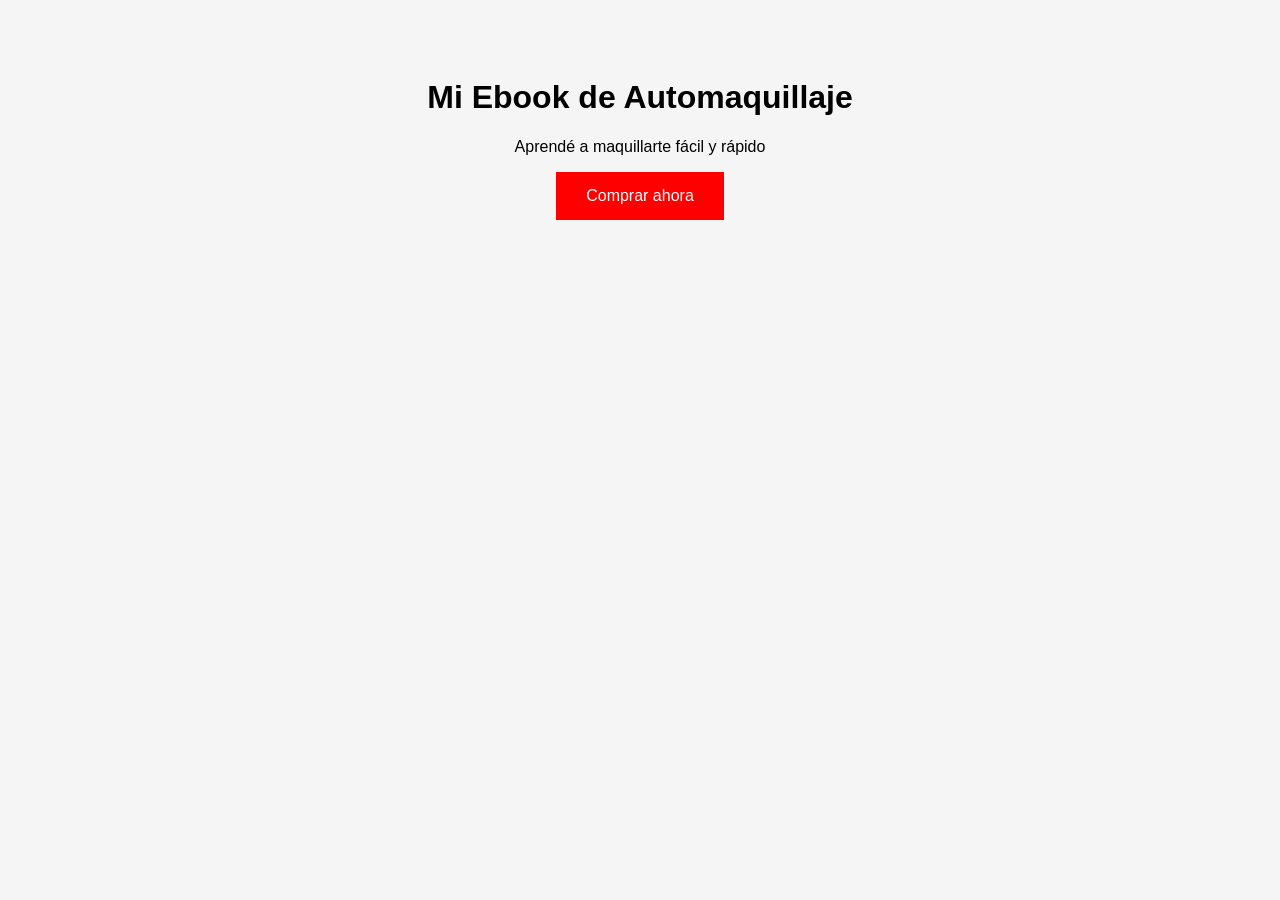
==== Mi web/index.html @ ae05ae6b "Add files via upload" ====
<!DOCTYPE html>
<html lang="es">
<head>
  <meta charset="UTF-8">
  <title>Mi landing</title>
  <link rel="stylesheet" href="style.css">
</head>
<body>

  <h1>Mi Ebook de Automaquillaje</h1>
  <p>Aprendé a maquillarte fácil y rápido</p>

  <a href="https://hotmart.com" target="_blank">
    <button>Comprar ahora</button>
  </a>

</body>
</html>
---- Mi web/style.css ----
body {
  font-family: Arial;
  text-align: center;
  background: #f5f5f5;
  padding: 50px;
}

h1 {
  color: #000;
}

button {
  background: red;
  color: white;
  border: none;
  padding: 15px 30px;
  font-size: 16px;
  cursor: pointer;
}
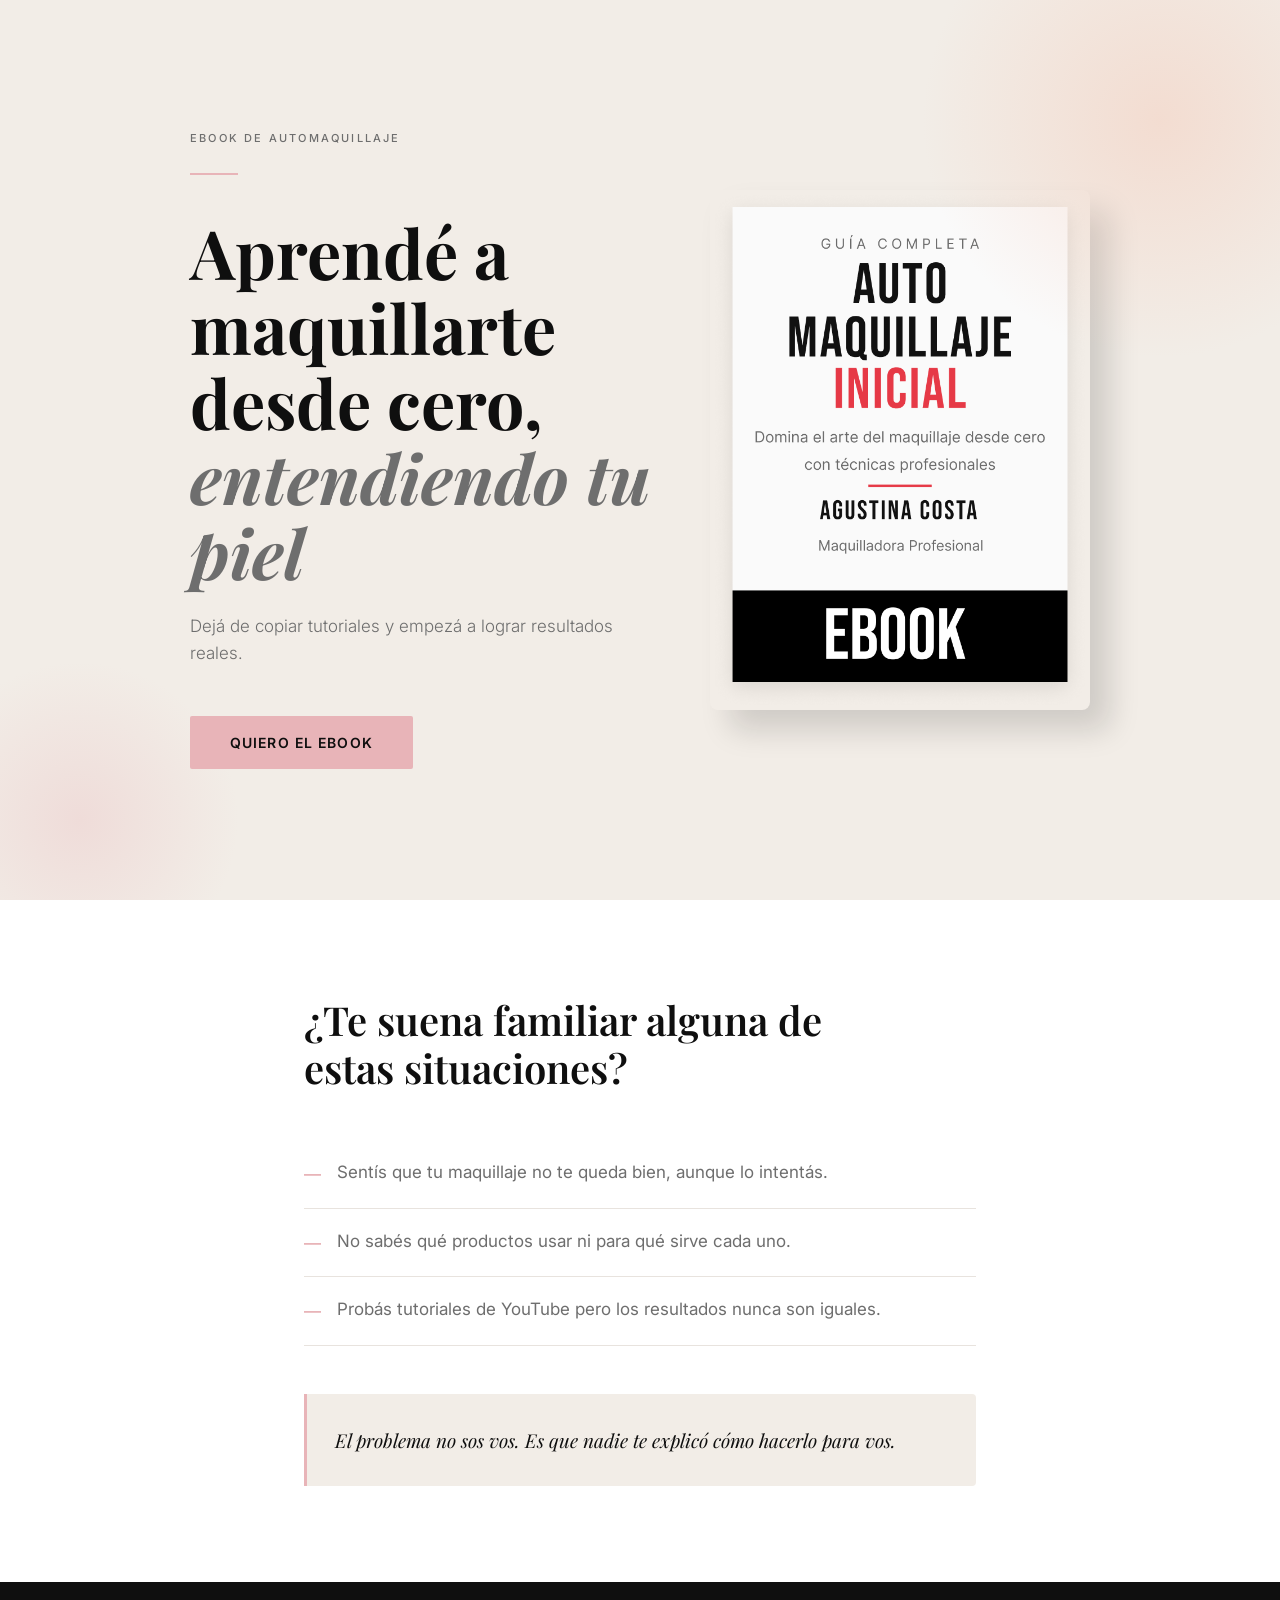
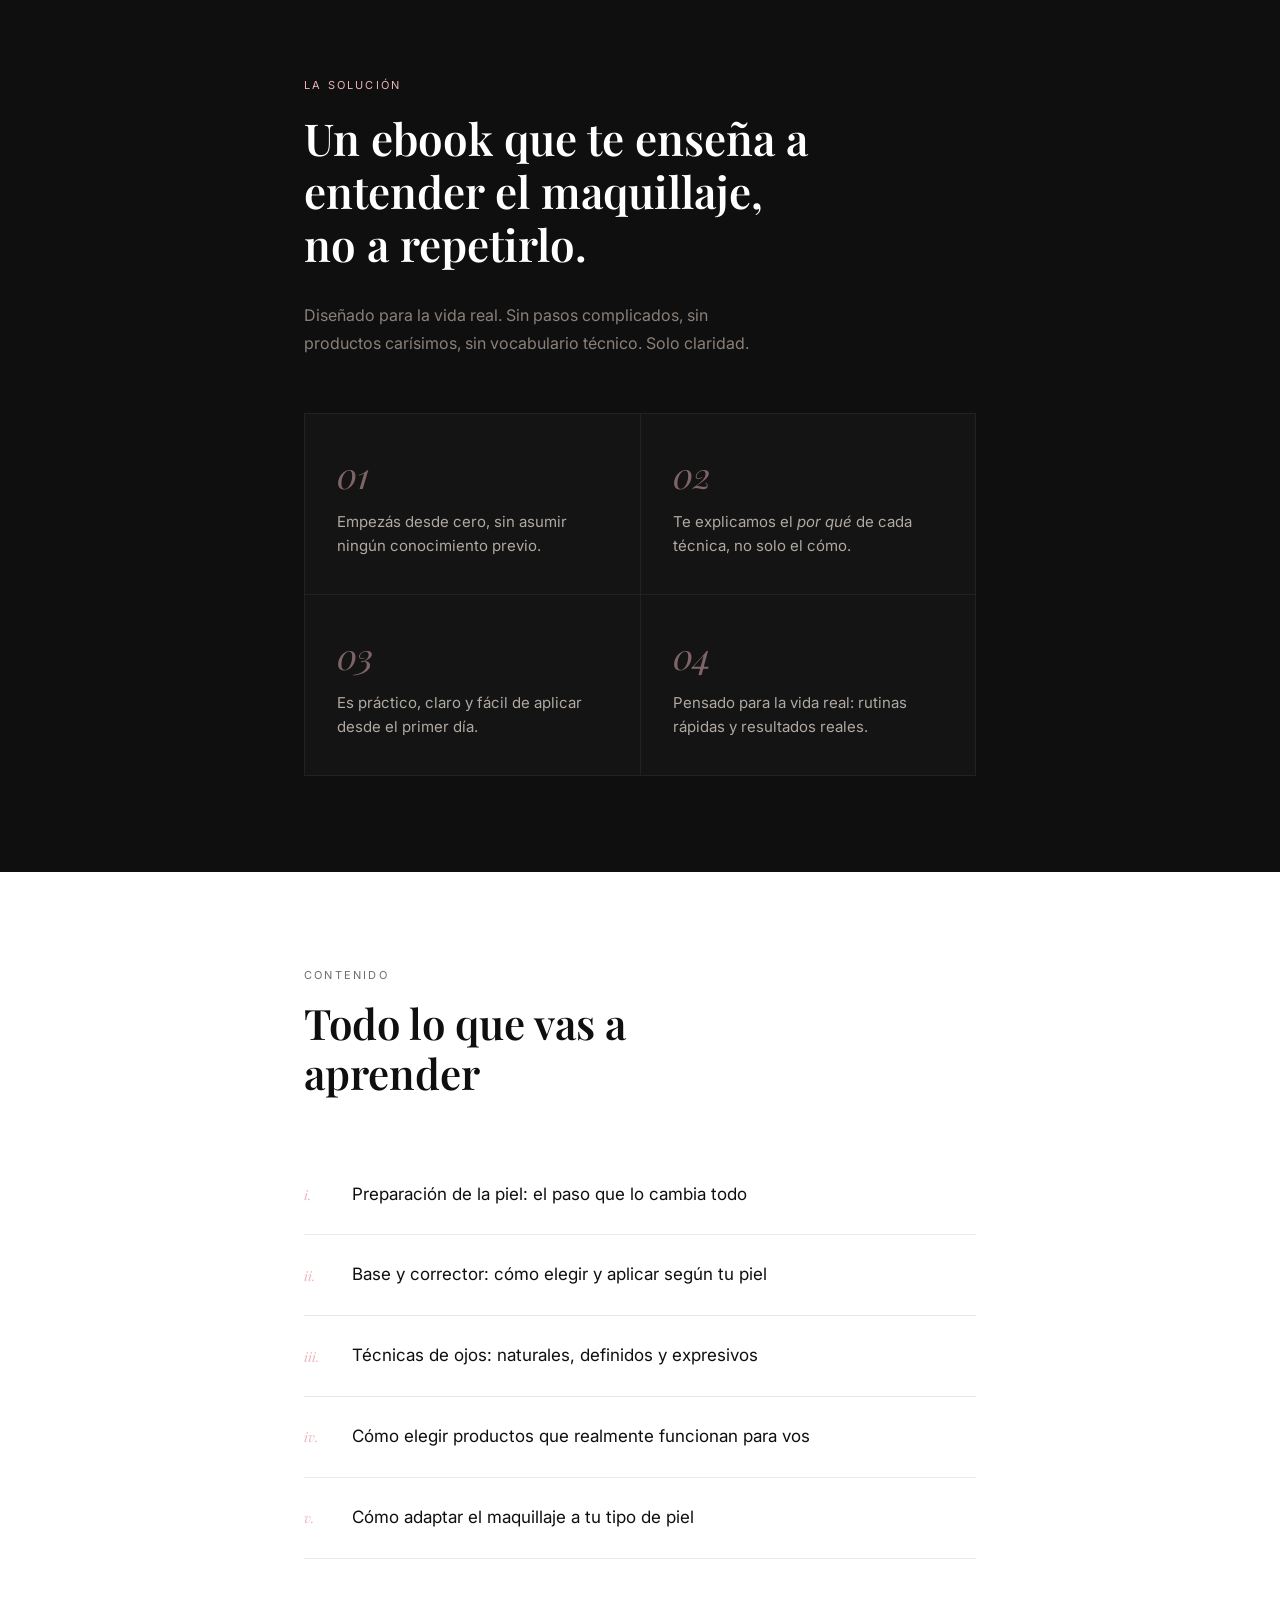
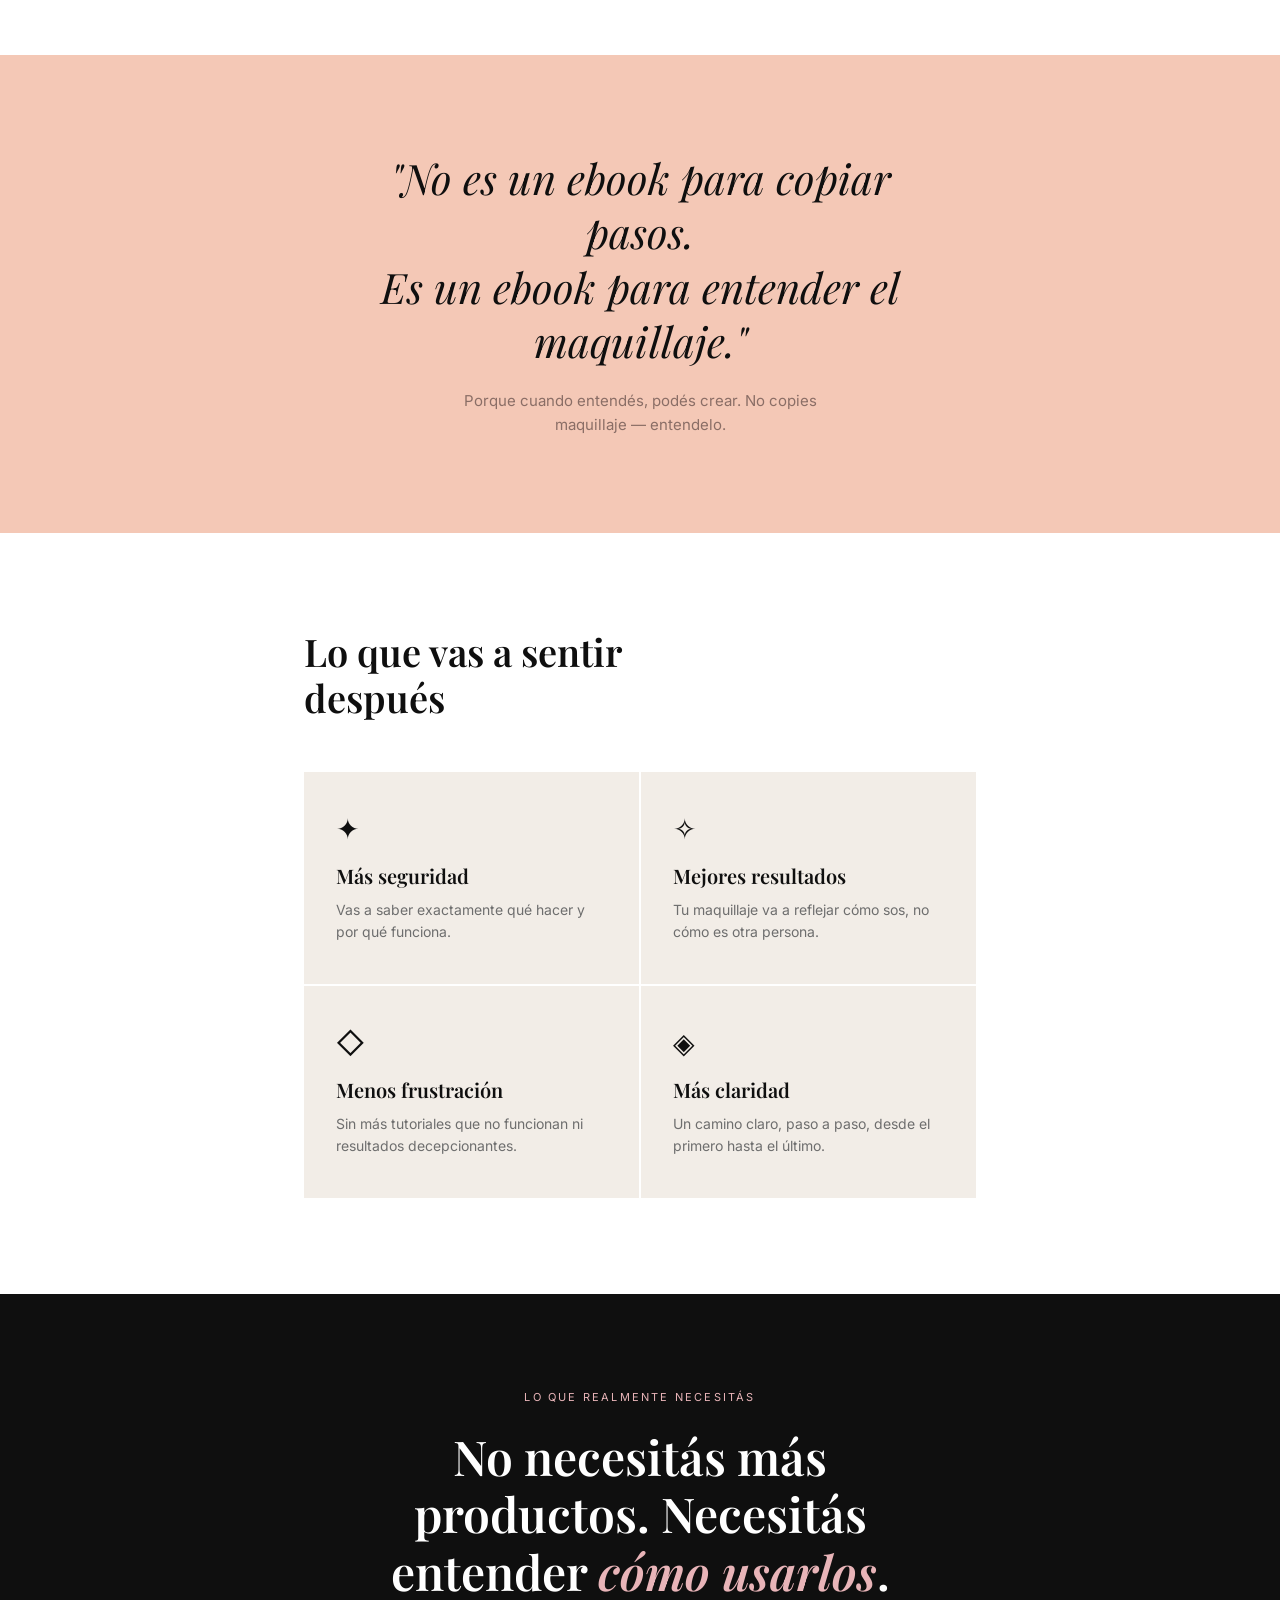
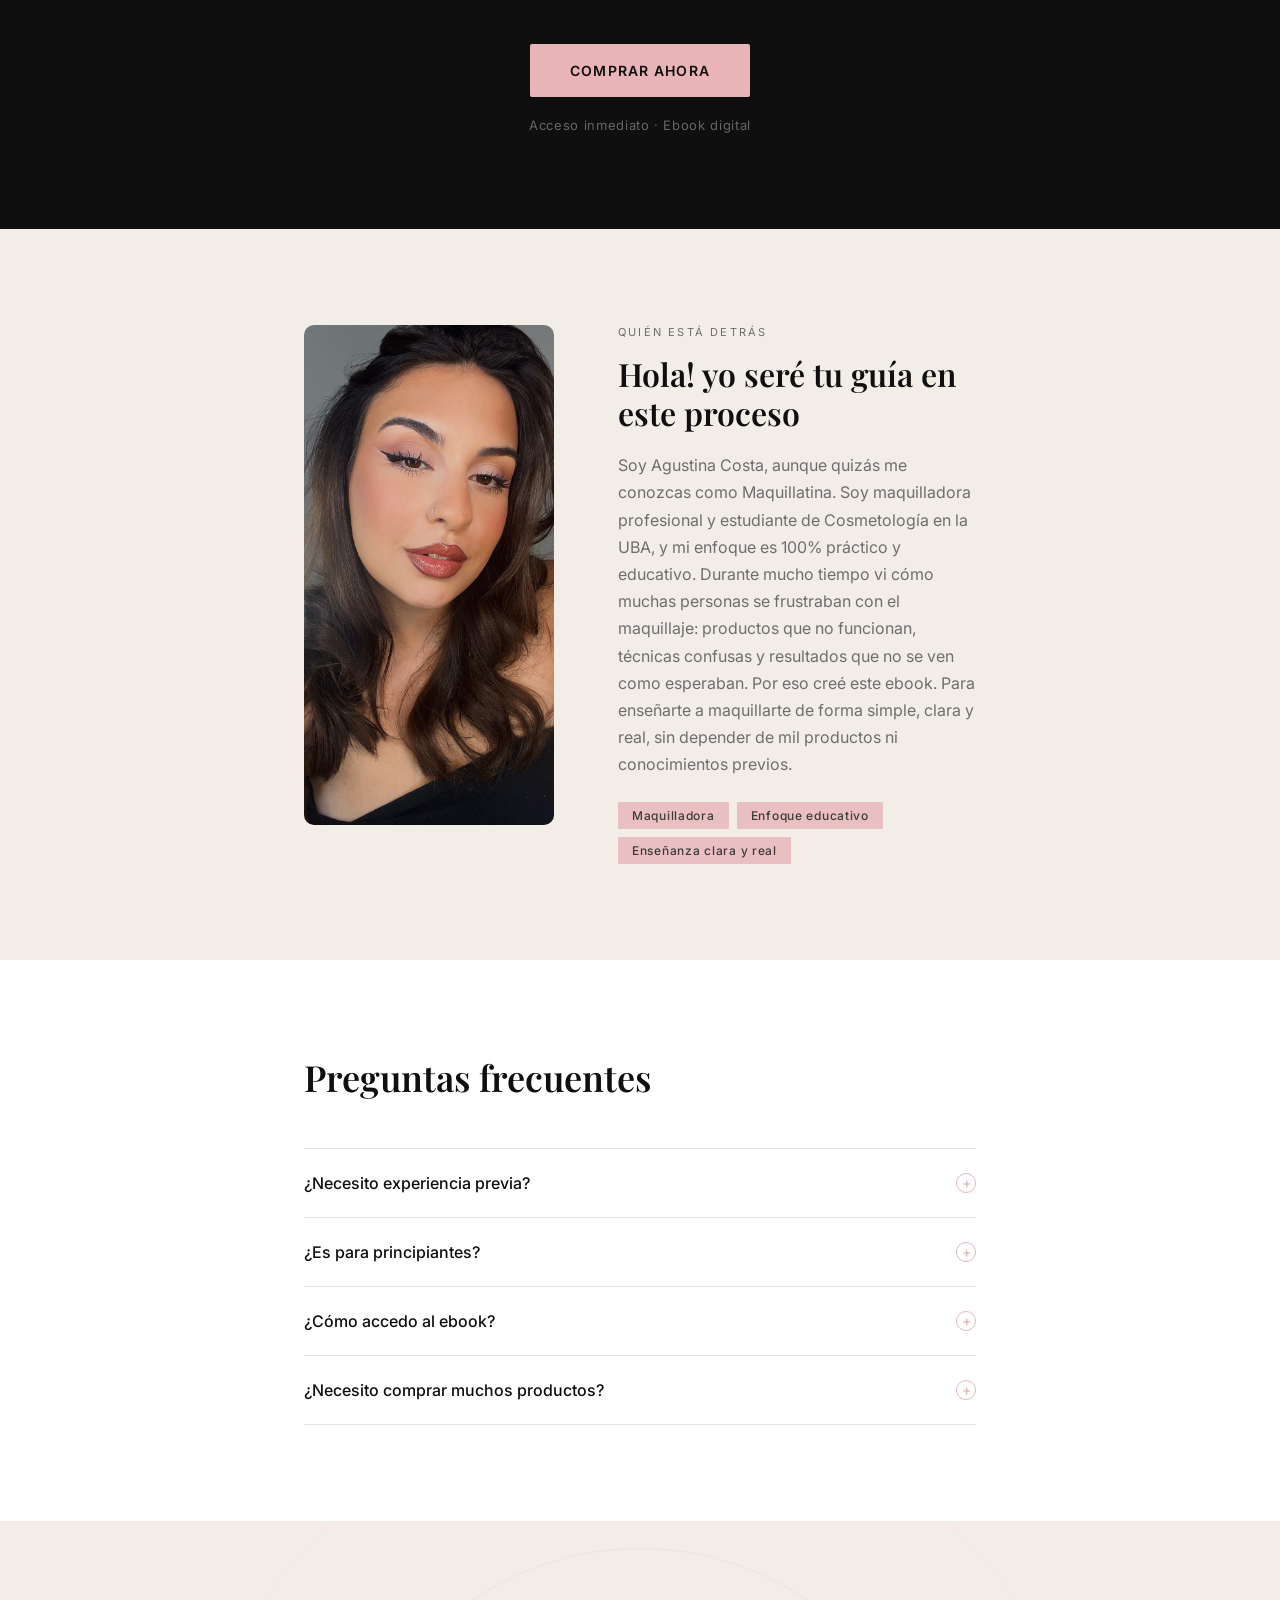
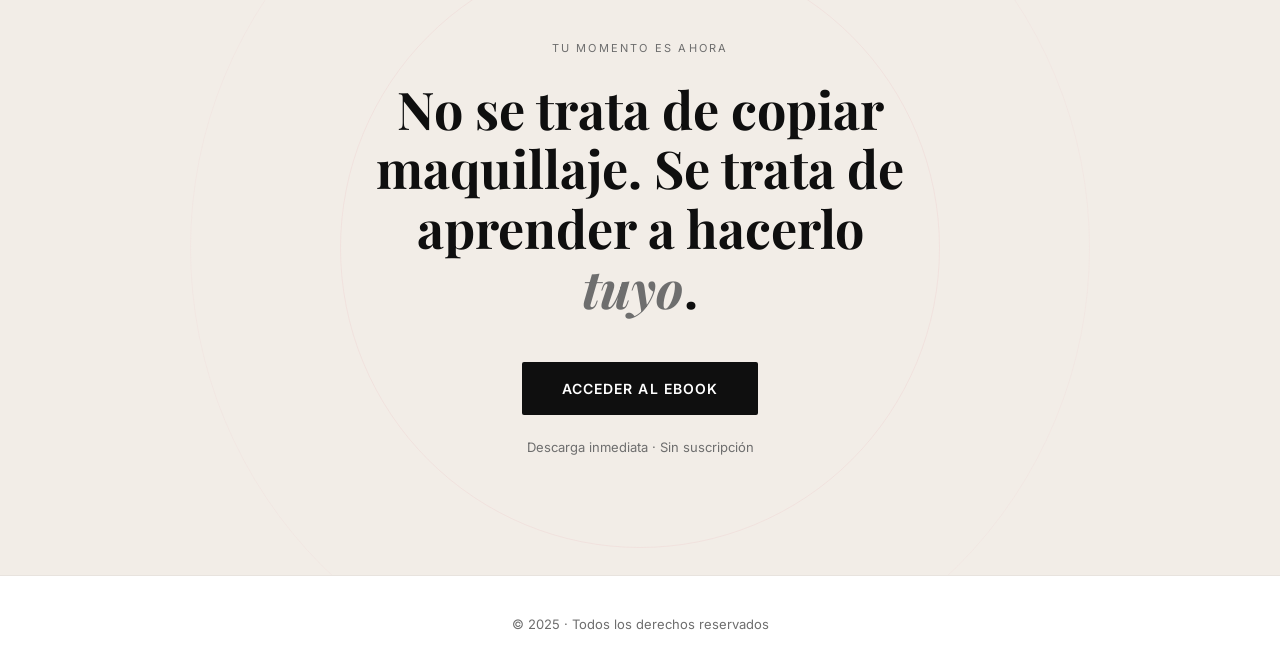
==== commit bb738ce8: "Add files via upload" ====
--- a/Mi web/index.html
+++ b/Mi web/index.html
@@ -1,18 +1,961 @@
 <!DOCTYPE html>
 <html lang="es">
 <head>
-  <meta charset="UTF-8">
-  <title>Mi landing</title>
-  <link rel="stylesheet" href="style.css">
+<meta charset="UTF-8" />
+<meta name="viewport" content="width=device-width, initial-scale=1.0"/>
+<title>Aprendé a Maquillarte — Ebook</title>
+<link href="https://fonts.googleapis.com/css2?family=Playfair+Display:ital,wght@0,400;0,600;0,700;1,400;1,600&family=Inter:wght@300;400;500;600&display=swap" rel="stylesheet"/>
+<style>
+  :root {
+    --negro: #0F0F0F;
+    --gris: #6E6E6E;
+    --beige: #F2EDE7;
+    --rosa: #E8B4B8;
+    --durazno: #F4C8B6;
+    --blanco: #FFFFFF;
+    --serif: 'Playfair Display', Georgia, serif;
+    --sans: 'Inter', Helvetica, sans-serif;
+    .sobre_avatar img {
+  width: 250px;
+  height: 500px;
+  object-fit: cover;
+  border-radius: 10px;
+    }
+  }
+
+  *, *::before, *::after { box-sizing: border-box; margin: 0; padding: 0; }
+
+  html { scroll-behavior: smooth; }
+
+  body {
+    font-family: var(--sans);
+    background: var(--blanco);
+    color: var(--negro);
+    overflow-x: hidden;
+    -webkit-font-smoothing: antialiased;
+  }
+
+  /* ── UTILIDADES ── */
+  .container { max-width: 720px; margin: 0 auto; padding: 0 24px; }
+  .section { padding: 96px 0; }
+  .section--beige { background: var(--beige); }
+  .section--negro { background: var(--negro); color: var(--blanco); }
+
+  /* ── ANIMACIONES ── */
+  @keyframes fadeUp {
+    from { opacity: 0; transform: translateY(32px); }
+    to   { opacity: 1; transform: translateY(0); }
+  }
+  @keyframes fadeIn {
+    from { opacity: 0; }
+    to   { opacity: 1; }
+  }
+  .reveal {
+    opacity: 0;
+    transform: translateY(28px);
+    transition: opacity 0.7s ease, transform 0.7s ease;
+  }
+  .reveal.visible {
+    opacity: 1;
+    transform: translateY(0);
+  }
+
+  /* ── BOTÓN ── */
+  .btn {
+    display: inline-block;
+    background: var(--negro);
+    color: var(--blanco);
+    font-family: var(--sans);
+    font-size: 14px;
+    font-weight: 600;
+    letter-spacing: 0.08em;
+    text-transform: uppercase;
+    text-decoration: none;
+    padding: 18px 40px;
+    border-radius: 2px;
+    transition: background 0.25s, transform 0.2s, box-shadow 0.25s;
+    cursor: pointer;
+    border: none;
+  }
+  .btn:hover {
+    background: #2a2a2a;
+    transform: translateY(-2px);
+    box-shadow: 0 8px 28px rgba(15,15,15,0.18);
+  }
+  .btn--rosa {
+    background: var(--rosa);
+    color: var(--negro);
+  }
+  .btn--rosa:hover {
+    background: #dda4a8;
+    box-shadow: 0 8px 28px rgba(232,180,184,0.35);
+  }
+  .btn--outline {
+    background: transparent;
+    color: var(--blanco);
+    border: 1.5px solid var(--blanco);
+  }
+  .btn--outline:hover {
+    background: var(--blanco);
+    color: var(--negro);
+  }
+
+  /* ══════════════════════════════════════
+     1. HERO
+  ══════════════════════════════════════ */
+  .hero {
+    min-height: 100svh;
+    background: var(--beige);
+    display: flex;
+    align-items: center;
+    padding: 80px 24px 80px;
+    position: relative;
+    overflow: hidden;
+    justify-content: center;
+  }
+  .hero::before {
+    content: '';
+    position: absolute;
+    top: -120px; right: -120px;
+    width: 480px; height: 480px;
+    border-radius: 50%;
+    background: radial-gradient(circle, var(--durazno) 0%, transparent 70%);
+    opacity: 0.45;
+    pointer-events: none;
+  }
+  .hero::after {
+    content: '';
+    position: absolute;
+    bottom: -80px; left: -80px;
+    width: 320px; height: 320px;
+    border-radius: 50%;
+    background: radial-gradient(circle, var(--rosa) 0%, transparent 70%);
+    opacity: 0.3;
+    pointer-events: none;
+  }
+  .hero__inner {
+    max-width: 720px;
+    margin: 0 auto;
+    position: relative;
+    z-index: 1;
+    animation: fadeUp 1s ease both;
+  }
+  .hero__tag {
+    font-family: var(--sans);
+    font-size: 11px;
+    font-weight: 500;
+    letter-spacing: 0.2em;
+    text-transform: uppercase;
+    color: var(--gris);
+    margin-bottom: 28px;
+    display: block;
+  }
+  .hero__title {
+    font-family: var(--serif);
+    font-size: clamp(38px, 6vw, 68px);
+    font-weight: 700;
+    line-height: 1.1;
+    color: var(--negro);
+    margin-bottom: 24px;
+    max-width: 580px;
+  }
+  .hero__title em {
+    font-style: italic;
+    color: var(--gris);
+  }
+  .hero__sub {
+    font-size: 17px;
+    font-weight: 300;
+    color: var(--gris);
+    line-height: 1.6;
+    margin-bottom: 48px;
+    max-width: 440px;
+  }
+  .hero__divider {
+    width: 48px;
+    height: 2px;
+    background: var(--rosa);
+    margin-bottom: 40px;
+  }
+  hero {
+  display: flex;
+  align-items: center;
+  gap: 50px;                    /* espacio entre texto e imagen */
+  max-width: 1280px;
+  margin: 0 auto;
+  padding: 80px 40px;           /* un poquito más de padding lateral para que respire */
+}
+
+.hero__inner {
+  max-width: 520px;             /* ← un poquito más angosto para que se corra levemente */
+  margin: 0;                    /* ← quitamos el auto */
+  animation: fadeUp 1s ease both;}
+
+.hero__cover {
+  flex-shrink: 0;
+  width: 380px;                 /* tamaño ideal para tu portada */
+}
+
+.hero__cover img {
+  width: 100%;
+  height: auto;
+  display: block;
+  border-radius: 8px;
+  box-shadow: 20px 20px 30px rgba(15,15,15,0.15);
+}
+
+/* En móvil vuelve a centrarse como antes */
+@media (max-width: 900px) {
+  .hero {
+    flex-direction: column;
+    gap: 40px;
+    text-align: center;
+    padding: 60px 24px;
+  }
+  .hero__inner {
+    max-width: 100%;
+  }
+  .hero__cover {
+    width: 280px;
+  }
+}
+
+  /* ══════════════════════════════════════
+     2. PROBLEMA
+  ══════════════════════════════════════ */
+  .problema__title {
+    font-family: var(--serif);
+    font-size: clamp(28px, 4vw, 40px);
+    font-weight: 600;
+    line-height: 1.2;
+    margin-bottom: 48px;
+    max-width: 540px;
+  }
+  .problema__list {
+    list-style: none;
+    margin-bottom: 48px;
+  }
+  .problema__list li {
+    font-size: 17px;
+    color: var(--gris);
+    padding: 20px 0;
+    border-bottom: 1px solid #e8e3de;
+    display: flex;
+    align-items: flex-start;
+    gap: 16px;
+    line-height: 1.5;
+  }
+  .problema__list li::before {
+    content: '—';
+    color: var(--rosa);
+    font-weight: 600;
+    flex-shrink: 0;
+    margin-top: 2px;
+  }
+  .problema__close {
+    font-family: var(--serif);
+    font-size: 19px;
+    font-style: italic;
+    color: var(--negro);
+    line-height: 1.5;
+    padding: 32px 28px;
+    border-left: 3px solid var(--rosa);
+    background: var(--beige);
+    border-radius: 0 4px 4px 0;
+  }
+
+  /* ══════════════════════════════════════
+     3. SOLUCIÓN
+  ══════════════════════════════════════ */
+  .solucion { background: var(--negro); }
+  .solucion .section-label {
+    font-size: 11px;
+    letter-spacing: 0.2em;
+    text-transform: uppercase;
+    color: var(--rosa);
+    display: block;
+    margin-bottom: 20px;
+  }
+  .solucion__title {
+    font-family: var(--serif);
+    font-size: clamp(28px, 4vw, 44px);
+    font-weight: 600;
+    color: var(--blanco);
+    margin-bottom: 32px;
+    line-height: 1.2;
+    max-width: 520px;
+  }
+  .solucion__grid {
+    display: grid;
+    grid-template-columns: 1fr 1fr;
+    gap: 1px;
+    background: #222;
+    margin-top: 56px;
+    border: 1px solid #222;
+  }
+  .solucion__card {
+    background: #141414;
+    padding: 36px 32px;
+    transition: background 0.2s;
+  }
+  .solucion__card:hover { background: #1a1a1a; }
+  .solucion__card-num {
+    font-family: var(--serif);
+    font-size: 36px;
+    font-style: italic;
+    color: var(--rosa);
+    opacity: 0.5;
+    display: block;
+    margin-bottom: 12px;
+  }
+  .solucion__card p {
+    font-size: 15px;
+    color: #b0a9a2;
+    line-height: 1.6;
+  }
+
+  /* ══════════════════════════════════════
+     4. QUÉ VAS A APRENDER
+  ══════════════════════════════════════ */
+  .aprender__header {
+    margin-bottom: 56px;
+  }
+  .section-label {
+    font-size: 11px;
+    letter-spacing: 0.2em;
+    text-transform: uppercase;
+    color: var(--gris);
+    display: block;
+    margin-bottom: 16px;
+  }
+  .aprender__title {
+    font-family: var(--serif);
+    font-size: clamp(28px, 4vw, 42px);
+    font-weight: 600;
+    line-height: 1.2;
+    max-width: 420px;
+  }
+  .aprender__items {
+    display: flex;
+    flex-direction: column;
+    gap: 0;
+  }
+  .aprender__item {
+    display: flex;
+    align-items: center;
+    gap: 24px;
+    padding: 28px 0;
+    border-bottom: 1px solid #ede8e2;
+    transition: padding-left 0.25s;
+  }
+  .aprender__item:hover { padding-left: 8px; }
+  .aprender__num {
+    font-family: var(--serif);
+    font-size: 13px;
+    font-style: italic;
+    color: var(--rosa);
+    min-width: 24px;
+  }
+  .aprender__text {
+    font-size: 17px;
+    font-weight: 400;
+    color: var(--negro);
+    line-height: 1.4;
+  }
+  .aprender__item-arrow {
+    margin-left: auto;
+    color: var(--rosa);
+    opacity: 0;
+    transition: opacity 0.2s;
+    font-size: 18px;
+  }
+  .aprender__item:hover .aprender__item-arrow { opacity: 1; }
+
+  /* ══════════════════════════════════════
+     5. DIFERENCIAL
+  ══════════════════════════════════════ */
+  .diferencial {
+    background: var(--durazno);
+    text-align: center;
+    padding: 96px 24px;
+  }
+  .diferencial__quote {
+    font-family: var(--serif);
+    font-size: clamp(24px, 4vw, 42px);
+    font-style: italic;
+    font-weight: 400;
+    line-height: 1.3;
+    color: var(--negro);
+    max-width: 560px;
+    margin: 0 auto 20px;
+  }
+  .diferencial__sub {
+    font-size: 15px;
+    color: #8a6e66;
+    max-width: 400px;
+    margin: 0 auto;
+    line-height: 1.6;
+  }
+
+  /* ══════════════════════════════════════
+     6. RESULTADOS
+  ══════════════════════════════════════ */
+  .resultados__title {
+    font-family: var(--serif);
+    font-size: clamp(26px, 3.5vw, 38px);
+    font-weight: 600;
+    margin-bottom: 52px;
+    max-width: 400px;
+    line-height: 1.2;
+  }
+  .resultados__grid {
+    display: grid;
+    grid-template-columns: 1fr 1fr;
+    gap: 2px;
+  }
+  .resultados__card {
+    background: var(--beige);
+    padding: 40px 32px;
+    transition: background 0.2s;
+  }
+  .resultados__card:hover { background: #ede6df; }
+  .resultados__icon {
+    font-size: 28px;
+    margin-bottom: 16px;
+    display: block;
+  }
+  .resultados__card h3 {
+    font-family: var(--serif);
+    font-size: 20px;
+    font-weight: 600;
+    margin-bottom: 10px;
+    color: var(--negro);
+  }
+  .resultados__card p {
+    font-size: 14px;
+    color: var(--gris);
+    line-height: 1.6;
+  }
+
+  /* ══════════════════════════════════════
+     7. CTA PRINCIPAL
+  ══════════════════════════════════════ */
+  .cta-main {
+    background: var(--negro);
+    text-align: center;
+    padding: 96px 24px;
+  }
+  .cta-main__label {
+    font-size: 11px;
+    letter-spacing: 0.2em;
+    text-transform: uppercase;
+    color: var(--rosa);
+    display: block;
+    margin-bottom: 24px;
+  }
+  .cta-main__title {
+    font-family: var(--serif);
+    font-size: clamp(28px, 4.5vw, 48px);
+    font-weight: 600;
+    color: var(--blanco);
+    line-height: 1.2;
+    max-width: 520px;
+    margin: 0 auto 44px;
+  }
+  .cta-main__title em {
+    font-style: italic;
+    color: var(--rosa);
+  }
+  .cta-main__note {
+    margin-top: 20px;
+    font-size: 13px;
+    color: #666;
+    letter-spacing: 0.05em;
+  }
+
+  /* ══════════════════════════════════════
+     8. SOBRE MÍ
+  ══════════════════════════════════════ */
+  .sobre {
+    padding: 96px 0;
+    background: var(--beige);
+  }
+  .sobre__inner {
+    max-width: 720px;
+    margin: 0 auto;
+    padding: 0 24px;
+    display: grid;
+    grid-template-columns: 1fr 2fr;
+    gap: 64px;
+    align-items: start;
+  }
+  .sobre__avatar {
+    aspect-ratio: 3/4;
+    background: linear-gradient(135deg, var(--rosa) 0%, var(--durazno) 100%);
+    border-radius: 2px;
+    display: flex;
+    align-items: center;
+    justify-content: center;
+    font-size: 48px;
+  }
+  .sobre__label {
+    font-size: 11px;
+    letter-spacing: 0.2em;
+    text-transform: uppercase;
+    color: var(--gris);
+    display: block;
+    margin-bottom: 16px;
+  }
+  .sobre__name {
+    font-family: var(--serif);
+    font-size: clamp(24px, 3vw, 32px);
+    font-weight: 600;
+    color: var(--negro);
+    margin-bottom: 20px;
+    line-height: 1.2;
+  }
+  .sobre__bio {
+    font-size: 16px;
+    color: var(--gris);
+    line-height: 1.7;
+  }
+  .sobre__tags {
+    display: flex;
+    flex-wrap: wrap;
+    gap: 8px;
+    margin-top: 24px;
+  }
+  .sobre__tag {
+    font-size: 12px;
+    font-weight: 500;
+    letter-spacing: 0.06em;
+    color: var(--negro);
+    background: var(--rosa);
+    padding: 6px 14px;
+    border-radius: 1px;
+    opacity: 0.8;
+  }
+
+  /* ══════════════════════════════════════
+     9. FAQ
+  ══════════════════════════════════════ */
+  .faq { padding: 96px 0; }
+  .faq__title {
+    font-family: var(--serif);
+    font-size: clamp(26px, 3.5vw, 36px);
+    font-weight: 600;
+    margin-bottom: 48px;
+    line-height: 1.2;
+  }
+  .faq__item {
+    border-top: 1px solid #e8e3de;
+    overflow: hidden;
+  }
+  .faq__item:last-child { border-bottom: 1px solid #e8e3de; }
+  .faq__q {
+    width: 100%;
+    background: none;
+    border: none;
+    cursor: pointer;
+    padding: 24px 0;
+    display: flex;
+    align-items: center;
+    justify-content: space-between;
+    gap: 16px;
+    text-align: left;
+    font-family: var(--sans);
+    font-size: 16px;
+    font-weight: 500;
+    color: var(--negro);
+    transition: color 0.2s;
+  }
+  .faq__q:hover { color: var(--gris); }
+  .faq__icon {
+    width: 20px;
+    height: 20px;
+    border-radius: 50%;
+    border: 1.5px solid var(--rosa);
+    display: flex;
+    align-items: center;
+    justify-content: center;
+    font-size: 14px;
+    color: var(--rosa);
+    flex-shrink: 0;
+    transition: transform 0.3s, background 0.2s;
+    font-style: normal;
+  }
+  .faq__item.open .faq__icon {
+    transform: rotate(45deg);
+    background: var(--rosa);
+    color: var(--negro);
+  }
+  .faq__a {
+    max-height: 0;
+    overflow: hidden;
+    transition: max-height 0.35s ease, padding 0.35s ease;
+  }
+  .faq__a p {
+    font-size: 15px;
+    color: var(--gris);
+    line-height: 1.7;
+    padding-bottom: 24px;
+  }
+  .faq__item.open .faq__a { max-height: 200px; }
+
+  /* ══════════════════════════════════════
+     10. CTA FINAL
+  ══════════════════════════════════════ */
+  .cta-final {
+    background: var(--beige);
+    text-align: center;
+    padding: 120px 24px;
+    position: relative;
+    overflow: hidden;
+  }
+  .cta-final::before {
+    content: '';
+    position: absolute;
+    top: 50%; left: 50%;
+    transform: translate(-50%, -50%);
+    width: 600px; height: 600px;
+    border-radius: 50%;
+    border: 1px solid var(--rosa);
+    opacity: 0.2;
+    pointer-events: none;
+  }
+  .cta-final::after {
+    content: '';
+    position: absolute;
+    top: 50%; left: 50%;
+    transform: translate(-50%, -50%);
+    width: 900px; height: 900px;
+    border-radius: 50%;
+    border: 1px solid var(--rosa);
+    opacity: 0.1;
+    pointer-events: none;
+  }
+  .cta-final__label {
+    font-size: 11px;
+    letter-spacing: 0.2em;
+    text-transform: uppercase;
+    color: var(--gris);
+    display: block;
+    margin-bottom: 24px;
+  }
+  .cta-final__title {
+    font-family: var(--serif);
+    font-size: clamp(28px, 5vw, 52px);
+    font-weight: 700;
+    line-height: 1.15;
+    color: var(--negro);
+    max-width: 560px;
+    margin: 0 auto 44px;
+  }
+  .cta-final__title em {
+    font-style: italic;
+    color: var(--gris);
+  }
+  .cta-final__note {
+    margin-top: 24px;
+    font-size: 13px;
+    color: var(--gris);
+  }
+
+  /* ── FOOTER ── */
+  footer {
+    padding: 40px 24px;
+    text-align: center;
+    border-top: 1px solid #e8e3de;
+  }
+  footer p {
+    font-size: 13px;
+    color: var(--gris);
+  }
+
+  /* ── RESPONSIVE ── */
+  @media (max-width: 600px) {
+    .solucion__grid { grid-template-columns: 1fr; }
+    .resultados__grid { grid-template-columns: 1fr; }
+    .sobre__inner { grid-template-columns: 1fr; gap: 36px; }
+    .sobre__avatar { aspect-ratio: 1/1; max-width: 160px; }
+    .section { padding: 72px 0; }
+  }
+</style>
 </head>
 <body>
 
-  <h1>Mi Ebook de Automaquillaje</h1>
-  <p>Aprendé a maquillarte fácil y rápido</p>
-
-  <a href="https://hotmart.com" target="_blank">
-    <button>Comprar ahora</button>
-  </a>
-
+<!-- ══ 1. HERO ══ -->
+<section class="hero">
+  <div class="hero__inner">
+    <span class="hero__tag">Ebook de Automaquillaje</span>
+    <div class="hero__divider"></div>
+    <h1 class="hero__title">
+      Aprendé a maquillarte desde cero, <em>entendiendo tu piel</em>
+    </h1>
+    <p class="hero__sub">
+      Dejá de copiar tutoriales y empezá a lograr resultados reales.
+    </p>
+    <a href="https://pay.hotmart.com/D105167242R" class="btn btn--rosa">Quiero el ebook</a>
+  </div>
+
+  <!-- ⭐ IMAGEN DE LA PORTADA (solo esto se agregó) -->
+  <div class="hero__cover">
+    <img src="img/ortada-ebook.jpg.png" alt="Portada del Ebook">
+  </div>
+</section>
+
+<!-- ══ 2. PROBLEMA ══ -->
+<section class="section">
+  <div class="container">
+    <h2 class="problema__title reveal">
+      ¿Te suena familiar alguna de estas situaciones?
+    </h2>
+    <ul class="problema__list reveal">
+      <li>Sentís que tu maquillaje no te queda bien, aunque lo intentás.</li>
+      <li>No sabés qué productos usar ni para qué sirve cada uno.</li>
+      <li>Probás tutoriales de YouTube pero los resultados nunca son iguales.</li>
+    </ul>
+    <blockquote class="problema__close reveal">
+      El problema no sos vos. Es que nadie te explicó cómo hacerlo <em>para vos</em>.
+    </blockquote>
+  </div>
+</section>
+
+<!-- ══ 3. SOLUCIÓN ══ -->
+<section class="section solucion">
+  <div class="container">
+    <span class="section-label reveal">La solución</span>
+    <h2 class="solucion__title reveal">
+      Un ebook que te enseña a entender el maquillaje, no a repetirlo.
+    </h2>
+    <p style="color:#8a8078; font-size:16px; line-height:1.7; max-width:480px;" class="reveal">
+      Diseñado para la vida real. Sin pasos complicados, sin productos carísimos, sin vocabulario técnico. Solo claridad.
+    </p>
+    <div class="solucion__grid reveal">
+      <div class="solucion__card">
+        <span class="solucion__card-num">01</span>
+        <p>Empezás desde cero, sin asumir ningún conocimiento previo.</p>
+      </div>
+      <div class="solucion__card">
+        <span class="solucion__card-num">02</span>
+        <p>Te explicamos el <em>por qué</em> de cada técnica, no solo el cómo.</p>
+      </div>
+      <div class="solucion__card">
+        <span class="solucion__card-num">03</span>
+        <p>Es práctico, claro y fácil de aplicar desde el primer día.</p>
+      </div>
+      <div class="solucion__card">
+        <span class="solucion__card-num">04</span>
+        <p>Pensado para la vida real: rutinas rápidas y resultados reales.</p>
+      </div>
+    </div>
+  </div>
+</section>
+
+<!-- ══ 4. QUÉ VAS A APRENDER ══ -->
+<section class="section">
+  <div class="container">
+    <div class="aprender__header reveal">
+      <span class="section-label">Contenido</span>
+      <h2 class="aprender__title">Todo lo que vas a aprender</h2>
+    </div>
+    <div class="aprender__items">
+      <div class="aprender__item reveal">
+        <span class="aprender__num">i.</span>
+        <span class="aprender__text">Preparación de la piel: el paso que lo cambia todo</span>
+        <span class="aprender__item-arrow">→</span>
+      </div>
+      <div class="aprender__item reveal">
+        <span class="aprender__num">ii.</span>
+        <span class="aprender__text">Base y corrector: cómo elegir y aplicar según tu piel</span>
+        <span class="aprender__item-arrow">→</span>
+      </div>
+      <div class="aprender__item reveal">
+        <span class="aprender__num">iii.</span>
+        <span class="aprender__text">Técnicas de ojos: naturales, definidos y expresivos</span>
+        <span class="aprender__item-arrow">→</span>
+      </div>
+      <div class="aprender__item reveal">
+        <span class="aprender__num">iv.</span>
+        <span class="aprender__text">Cómo elegir productos que realmente funcionan para vos</span>
+        <span class="aprender__item-arrow">→</span>
+      </div>
+      <div class="aprender__item reveal">
+        <span class="aprender__num">v.</span>
+        <span class="aprender__text">Cómo adaptar el maquillaje a tu tipo de piel </span>
+        <span class="aprender__item-arrow">→</span>
+      </div>
+    </div>
+  </div>
+</section>
+
+<!-- ══ 5. DIFERENCIAL ══ -->
+<section class="diferencial">
+  <p class="diferencial__quote reveal">
+    "No es un ebook para copiar pasos.<br/>Es un ebook para entender el maquillaje."
+  </p>
+  <p class="diferencial__sub reveal" style="margin-top:20px;">
+    Porque cuando entendés, podés crear. No copies maquillaje — entendelo.
+  </p>
+</section>
+
+<!-- ══ 6. RESULTADOS ══ -->
+<section class="section">
+  <div class="container">
+    <h2 class="resultados__title reveal">Lo que vas a sentir después</h2>
+    <div class="resultados__grid reveal">
+      <div class="resultados__card">
+        <span class="resultados__icon">✦</span>
+        <h3>Más seguridad</h3>
+        <p>Vas a saber exactamente qué hacer y por qué funciona.</p>
+      </div>
+      <div class="resultados__card">
+        <span class="resultados__icon">✧</span>
+        <h3>Mejores resultados</h3>
+        <p>Tu maquillaje va a reflejar cómo sos, no cómo es otra persona.</p>
+      </div>
+      <div class="resultados__card">
+        <span class="resultados__icon">◇</span>
+        <h3>Menos frustración</h3>
+        <p>Sin más tutoriales que no funcionan ni resultados decepcionantes.</p>
+      </div>
+      <div class="resultados__card">
+        <span class="resultados__icon">◈</span>
+        <h3>Más claridad</h3>
+        <p>Un camino claro, paso a paso, desde el primero hasta el último.</p>
+      </div>
+    </div>
+  </div>
+</section>
+
+<!-- ══ 7. CTA PRINCIPAL ══ -->
+<section class="cta-main">
+  <span class="cta-main__label reveal">Lo que realmente necesitás</span>
+  <h2 class="cta-main__title reveal">
+    No necesitás más productos. Necesitás entender <em>cómo usarlos</em>.
+  </h2>
+  <a href="https://pay.hotmart.com/D105167242R" class="btn btn--rosa reveal">Comprar ahora</a>
+  <p class="cta-main__note reveal">Acceso inmediato · Ebook digital</p>
+</section>
+
+<!-- ══ 8. SOBRE MÍ ══ -->
+<section class="sobre">
+  <div class="sobre__inner">
+    <div class="sobre_avatar reveal">
+  <img src="img/perfil.jpg.jpeg" alt="Agustina">
+</div>
+    <div class="reveal">
+      <span class="sobre__label">Quién está detrás</span>
+      <h2 class="sobre__name">Hola! yo seré tu guía en este proceso</h2>
+      <p class="sobre__bio">
+  
+
+Soy Agustina Costa, aunque quizás me conozcas como Maquillatina. Soy maquilladora profesional y estudiante de Cosmetología en la UBA, y mi enfoque es 100% práctico y educativo.
+
+Durante mucho tiempo vi cómo muchas personas se frustraban con el maquillaje: productos que no funcionan, técnicas confusas y resultados que no se ven como esperaban.
+
+Por eso creé este ebook.
+
+Para enseñarte a maquillarte de forma simple, clara y real, sin depender de mil productos ni conocimientos previos.
+
+
+      
+      </p>
+      <div class="sobre__tags">
+        <span class="sobre__tag">Maquilladora</span>
+        <span class="sobre__tag">Enfoque educativo</span>
+        <span class="sobre__tag">Enseñanza clara y real</span>
+      </div>
+    </div>
+  </div>
+</section>
+
+<!-- ══ 9. FAQ ══ -->
+<section class="faq">
+  <div class="container">
+    <h2 class="faq__title reveal">Preguntas frecuentes</h2>
+
+    <div class="faq__item reveal">
+      <button class="faq__q" aria-expanded="false">
+        ¿Necesito experiencia previa?
+        <span class="faq__icon">+</span>
+      </button>
+      <div class="faq__a" role="region">
+        <p>Para nada. El ebook está pensado para alguien que empieza desde cero. No asumimos ningún conocimiento previo.</p>
+      </div>
+    </div>
+
+    <div class="faq__item reveal">
+      <button class="faq__q" aria-expanded="false">
+        ¿Es para principiantes?
+        <span class="faq__icon">+</span>
+      </button>
+      <div class="faq__a" role="region">
+        <p>Sí, completamente. Está diseñado para que cualquier persona, sin importar su nivel, pueda entender y aplicar lo que aprende.</p>
+      </div>
+    </div>
+
+    <div class="faq__item reveal">
+      <button class="faq__q" aria-expanded="false">
+        ¿Cómo accedo al ebook?
+        <span class="faq__icon">+</span>
+      </button>
+      <div class="faq__a" role="region">
+        <p>Es un ebook digital. Después de la compra recibís acceso inmediato para descargarlo o leerlo desde cualquier dispositivo.</p>
+      </div>
+    </div>
+
+    <div class="faq__item reveal">
+      <button class="faq__q" aria-expanded="false">
+        ¿Necesito comprar muchos productos?
+        <span class="faq__icon">+</span>
+      </button>
+      <div class="faq__a" role="region">
+        <p>No. El ebook te enseña a hacer más con lo que ya tenés, y a elegir mejor cuando compres.</p>
+      </div>
+    </div>
+  </div>
+</section>
+
+<!-- ══ 10. CTA FINAL ══ -->
+<section class="cta-final">
+  <span class="cta-final__label reveal">Tu momento es ahora</span>
+  <h2 class="cta-final__title reveal">
+    No se trata de copiar maquillaje. Se trata de aprender a hacerlo <em>tuyo</em>.
+  </h2>
+  <a href="https://pay.hotmart.com/D105167242R" class="btn reveal">Acceder al ebook</a>
+  <p class="cta-final__note reveal">Descarga inmediata · Sin suscripción</p>
+</section>
+
+<!-- ── FOOTER ── -->
+<footer>
+  <p>© 2025 · Todos los derechos reservados</p>
+</footer>
+
+<script>
+  // ── Scroll reveal ──
+  const revealEls = document.querySelectorAll('.reveal');
+  const io = new IntersectionObserver((entries) => {
+    entries.forEach((e, i) => {
+      if (e.isIntersecting) {
+        e.target.style.transitionDelay = (i % 4) * 80 + 'ms';
+        e.target.classList.add('visible');
+        io.unobserve(e.target);
+      }
+    });
+  }, { threshold: 0.12 });
+  revealEls.forEach(el => io.observe(el));
+
+  // ── FAQ accordion ──
+  document.querySelectorAll('.faq__q').forEach(btn => {
+    btn.addEventListener('click', () => {
+      const item = btn.closest('.faq__item');
+      const isOpen = item.classList.contains('open');
+      document.querySelectorAll('.faq__item').forEach(i => i.classList.remove('open'));
+      if (!isOpen) item.classList.add('open');
+      btn.setAttribute('aria-expanded', !isOpen);
+    });
+  });
+</script>
 </body>
 </html>
